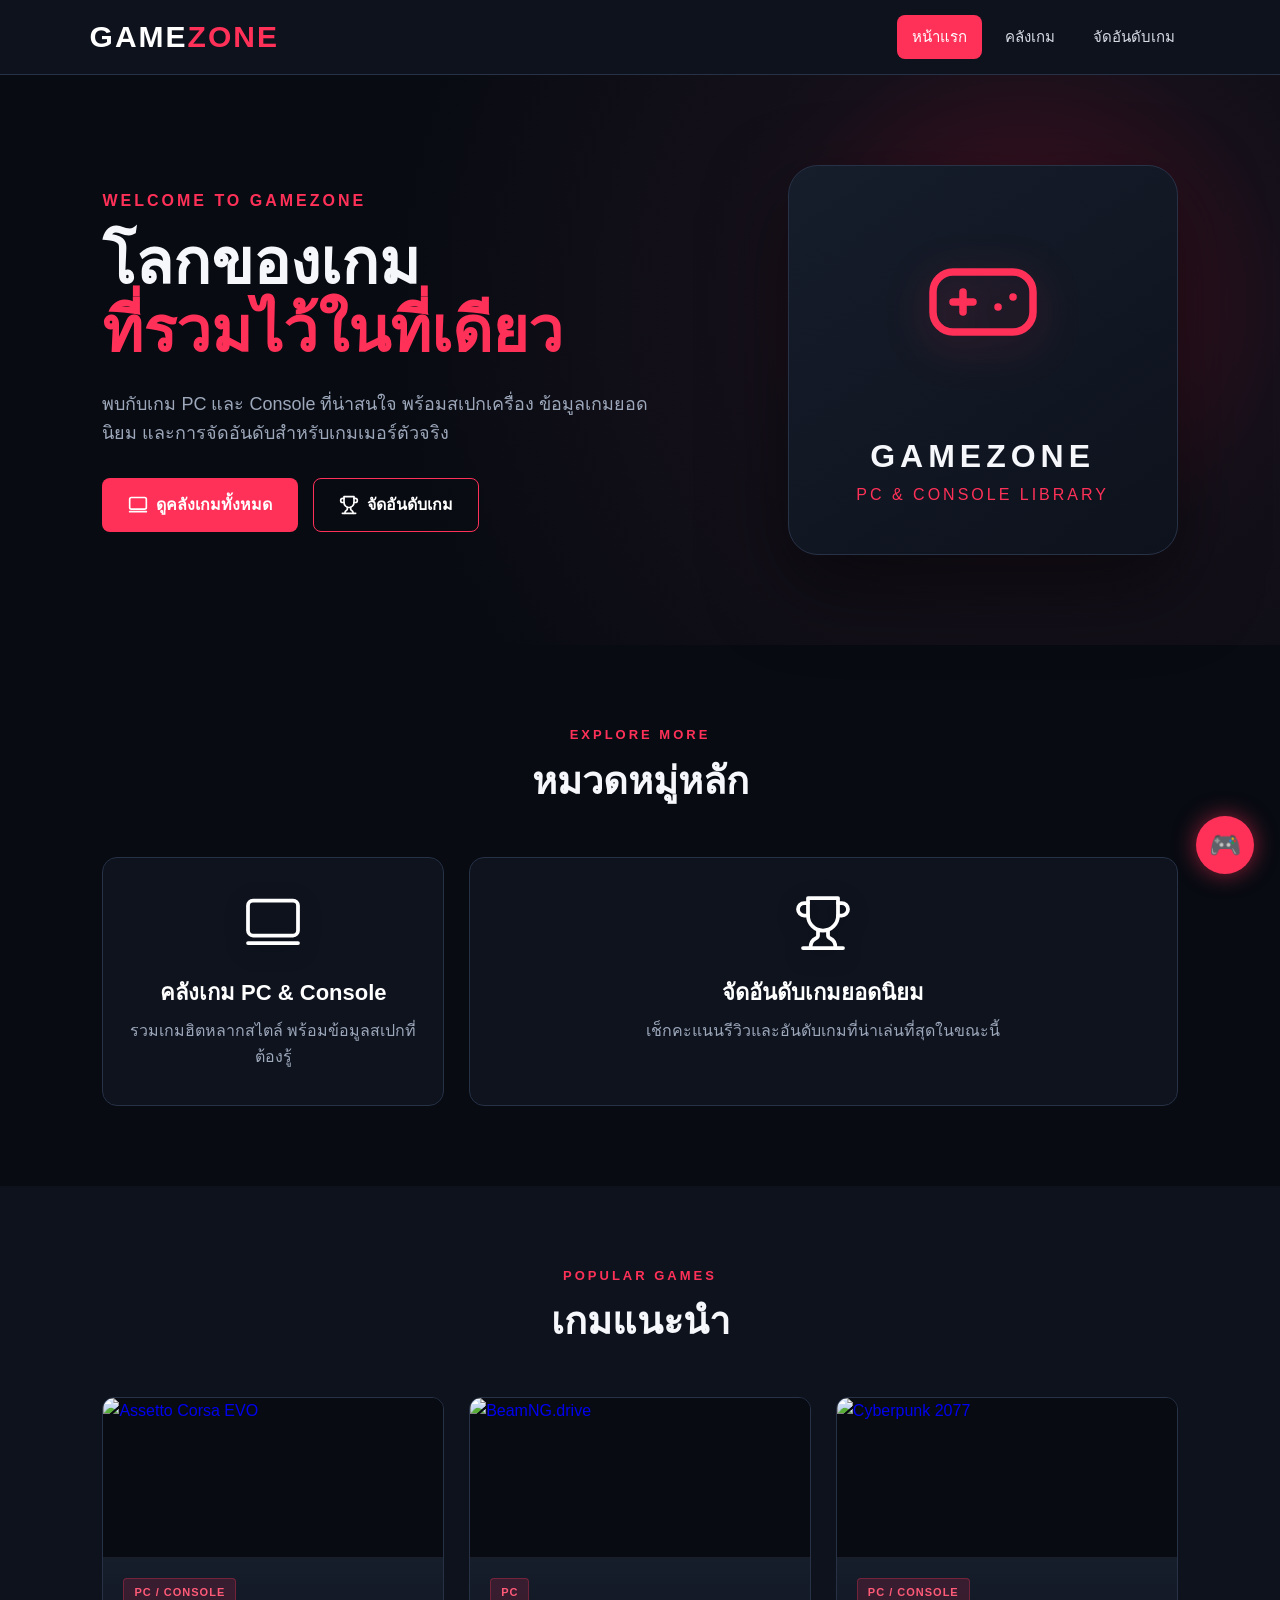
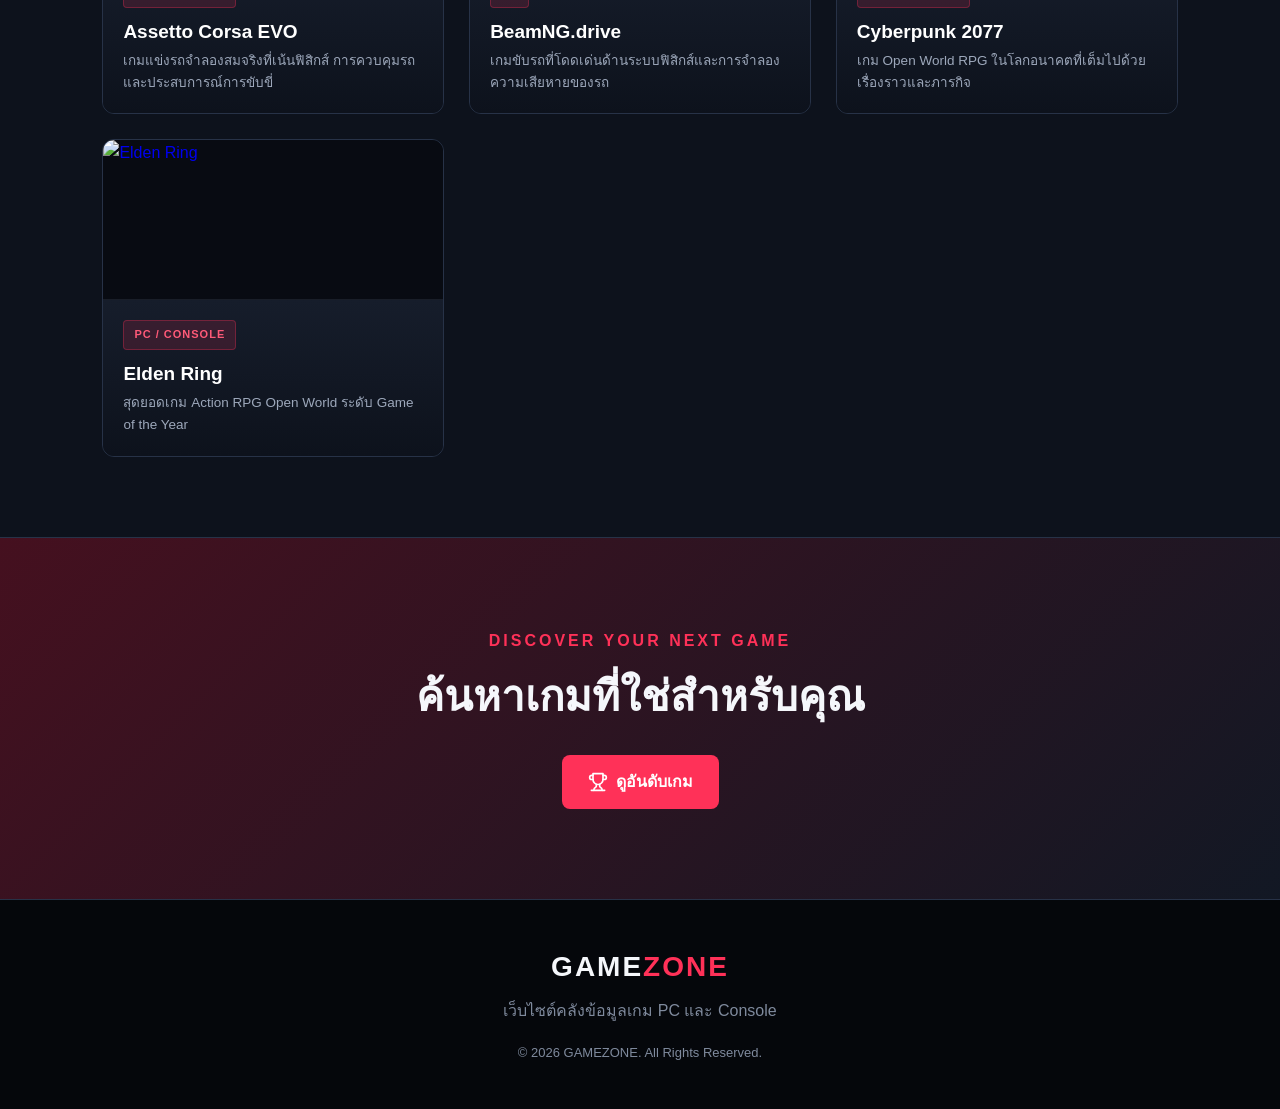
==== index.html @ c01b2dde "first commit" ====
<!DOCTYPE html>
<html lang="th">
<head>
<meta charset="utf-8"/>
<meta content="width=device-width, initial-scale=1.0" name="viewport"/>
<title>GAMEZONE - หน้าแรก</title>
<link href="style.css" rel="stylesheet"/>
<link href="chatbot.css" rel="stylesheet"/>
</head>
<body>
<header class="navbar">
<a class="logo" href="index.html">
        GAME<span>ZONE</span>
</a>
<nav class="menu">
<a class="active" href="index.html">หน้าแรก</a>
<a href="games.html">คลังเกม</a>
<a href="ranking.html">จัดอันดับเกม</a>
</nav>
</header>

<section class="hero">
<div class="hero-content">
<p class="small-title">WELCOME TO GAMEZONE</p>
<h1>โลกของเกม<br/><span>ที่รวมไว้ในที่เดียว</span></h1>
<p>พบกับเกม PC และ Console ที่น่าสนใจ พร้อมสเปกเครื่อง ข้อมูลเกมยอดนิยม และการจัดอันดับสำหรับเกมเมอร์ตัวจริง</p>
<div class="hero-buttons">
<a class="btn" href="games.html">
        <svg xmlns="http://www.w3.org/2000/svg" viewBox="0 0 24 24" fill="none" stroke="currentColor" stroke-linecap="round" stroke-linejoin="round">
            <rect x="2" y="3" width="20" height="14" rx="2" ry="2"/>
            <line x1="2" y1="20" x2="22" y2="20"/>
        </svg>
        ดูคลังเกมทั้งหมด
    </a>
<a class="btn btn-outline" href="ranking.html">
        <svg xmlns="http://www.w3.org/2000/svg" viewBox="0 0 24 24" fill="none" stroke="currentColor" stroke-linecap="round" stroke-linejoin="round">
            <path d="M6 9H4.5a2.5 2.5 0 0 1 0-5H6"/>
            <path d="M18 9h1.5a2.5 2.5 0 0 0 0-5H18"/>
            <path d="M4 22h16"/>
            <path d="M10 14.66V17c0 .55-.47.98-.97 1.21C7.85 18.75 7 20.24 7 22"/>
            <path d="M14 14.66V17c0 .55.47.98.97 1.21C16.15 18.75 17 20.24 17 22"/>
            <path d="M18 2H6v7a6 6 0 0 0 12 0V2Z"/>
        </svg>
        จัดอันดับเกม
    </a>
</div>
</div>
<div class="hero-game">
<div class="controller">
            <svg xmlns="http://www.w3.org/2000/svg" viewBox="0 0 24 24" fill="none" stroke="currentColor" stroke-width="1.5" stroke-linecap="round" stroke-linejoin="round">
                <rect x="2" y="6" width="20" height="12" rx="4"/>
                <path d="M6 12h4"/>
                <path d="M8 10v4"/>
                <line x1="15" y1="13" x2="15.01" y2="13"/>
                <line x1="18" y1="11" x2="18.01" y2="11"/>
            </svg>
        </div>
<h2>GAMEZONE</h2>
<p>PC & CONSOLE LIBRARY</p>
</div>
</section>

<section class="section">
<div class="section-title">
<p>EXPLORE MORE</p>
<h2>หมวดหมู่หลัก</h2>
</div>
<div class="category-grid">
<!-- ลดเหลือแค่หมวดหมู่หลัก คลังเกม และ จัดอันดับเกม ให้ดูคลีนขึ้น -->
<a class="category-card" href="games.html" style="grid-column: span 1;">
<div class="category-icon">
                <svg xmlns="http://www.w3.org/2000/svg" viewBox="0 0 24 24" fill="none" stroke="currentColor" stroke-width="1.5" stroke-linecap="round" stroke-linejoin="round">
                    <rect x="2" y="3" width="20" height="14" rx="2" ry="2"/>
                    <line x1="2" y1="20" x2="22" y2="20"/>
                </svg>
            </div>
<h3>คลังเกม PC & Console</h3>
<p>รวมเกมฮิตหลากสไตล์ พร้อมข้อมูลสเปกที่ต้องรู้</p>
</a>
<a class="category-card" href="ranking.html" style="grid-column: span 2;">
<div class="category-icon">
                <svg xmlns="http://www.w3.org/2000/svg" viewBox="0 0 24 24" fill="none" stroke="currentColor" stroke-width="1.5" stroke-linecap="round" stroke-linejoin="round">
                    <path d="M6 9H4.5a2.5 2.5 0 0 1 0-5H6"/>
                    <path d="M18 9h1.5a2.5 2.5 0 0 0 0-5H18"/>
                    <path d="M4 22h16"/>
                    <path d="M10 14.66V17c0 .55-.47.98-.97 1.21C7.85 18.75 7 20.24 7 22"/>
                    <path d="M14 14.66V17c0 .55.47.98.97 1.21C16.15 18.75 17 20.24 17 22"/>
                    <path d="M18 2H6v7a6 6 0 0 0 12 0V2Z"/>
                </svg>
            </div>
<h3>จัดอันดับเกมยอดนิยม</h3>
<p>เช็กคะแนนรีวิวและอันดับเกมที่น่าเล่นที่สุดในขณะนี้</p>
</a>
</div>
</section>

<section class="section dark-section">
<div class="section-title">
<p>POPULAR GAMES</p>
<h2>เกมแนะนำ</h2>
</div>
<div class="game-grid" id="popular-games-grid">
</div>
</section>

<section class="banner">
<p>DISCOVER YOUR NEXT GAME</p>
<h2>ค้นหาเกมที่ใช่สำหรับคุณ</h2>
<a class="btn" href="ranking.html">
    <svg xmlns="http://www.w3.org/2000/svg" viewBox="0 0 24 24" fill="none" stroke="currentColor" stroke-linecap="round" stroke-linejoin="round">
        <path d="M6 9H4.5a2.5 2.5 0 0 1 0-5H6"/>
        <path d="M18 9h1.5a2.5 2.5 0 0 0 0-5H18"/>
        <path d="M4 22h16"/>
        <path d="M10 14.66V17c0 .55-.47.98-.97 1.21C7.85 18.75 7 20.24 7 22"/>
        <path d="M14 14.66V17c0 .55.47.98.97 1.21C16.15 18.75 17 20.24 17 22"/>
        <path d="M18 2H6v7a6 6 0 0 0 12 0V2Z"/>
    </svg>
    ดูอันดับเกม
</a>
</section>

<footer>
<div class="footer-logo">GAME<span>ZONE</span></div>
<p>เว็บไซต์คลังข้อมูลเกม PC และ Console</p>
<p class="copyright">© 2026 GAMEZONE. All Rights Reserved.</p>
</footer>

<script src="games-data.js"></script>
<script>
document.addEventListener("DOMContentLoaded", () => {
    const grid = document.getElementById('popular-games-grid');
    if (!grid) return;
    
    // เปลี่ยนจาก genshin-impact เป็นเกม PC เพื่อความต่อเนื่อง (ผมเปลี่ยนเป็น cyberpunk-2077 กับ elden-ring ให้)
    const popularKeys = ['assetto-corsa-evo', 'beamng-drive', 'cyberpunk-2077', 'elden-ring'];
    
    grid.innerHTML = popularKeys.map((id, index) => {
        const game = gamesDatabase[id];
        const delay = index * 0.1;
        return `
        <a class="game-card" style="animation-delay: ${delay}s;" data-category="${game.category.toLowerCase()}" data-name="${game.name}" href="game-detail.html?game=${id}">
            <div class="game-cover">
                <img src="${game.image}" alt="${game.name}">
            </div>
            <div class="game-info">
                <span class="tag">${game.platform.toUpperCase()}</span>
                <h3>${game.name}</h3>
                <p>${game.description}</p>
            </div>
        </a>
        `;
    }).join('');
});
</script>
<script src="chatbot-widget.js"></script>
<script src="chatbot.js"></script>
</body>
</html>
---- style.css ----
/* ========================================
   VARIABLES & RESET
======================================== */
:root {
    --bg-dark: #080b12;
    --bg-card: rgba(18, 24, 36, 0.7);
    --bg-nav: #0d121c;
    --primary-red: #ff3158;
    --primary-red-hover: #d91f45;
    --border-color: #273247;
    --text-main: #f5f7fb;
    --text-muted: #9da8bb;
    --yellow-star: #ffd166;
}

* {
    margin: 0;
    padding: 0;
    box-sizing: border-box;
}

html {
    scroll-behavior: smooth;
}

body {
    font-family: "Segoe UI", Tahoma, sans-serif;
    background: var(--bg-dark);
    color: var(--text-main);
    line-height: 1.6;
}

/* ========================================
   NAVBAR
======================================== */
.navbar {
    width: 100%;
    min-height: 75px;
    padding: 0 7%;
    background: var(--bg-nav);
    display: flex;
    align-items: center;
    justify-content: space-between;
    border-bottom: 1px solid var(--border-color);
    position: sticky;
    top: 0;
    z-index: 1000;
}

.logo {
    color: white;
    text-decoration: none;
    font-size: 30px;
    font-weight: 900;
    letter-spacing: 2px;
}

.logo span {
    color: var(--primary-red);
}

.menu {
    display: flex;
    align-items: center;
    gap: 8px;
}

.menu a {
    color: #d7dce5;
    text-decoration: none;
    padding: 10px 15px;
    border-radius: 8px;
    font-size: 15px;
    transition: 0.3s;
}

.menu a:hover,
.menu a.active {
    background: var(--primary-red);
    color: white;
}

/* ========================================
   HERO
======================================== */
.hero {
    min-height: 570px;
    padding: 80px 8%;
    display: flex;
    align-items: center;
    justify-content: space-between;
    gap: 50px;
    background: radial-gradient(circle at 80% 40%, #4b1022 0%, #15101a 25%, #080b12 60%);
}

.hero-content {
    max-width: 650px;
}

.small-title {
    color: var(--primary-red);
    font-weight: bold;
    letter-spacing: 3px;
    margin-bottom: 15px;
}

.hero h1 {
    font-size: 62px;
    line-height: 1.1;
    margin-bottom: 25px;
}

.hero h1 span {
    color: var(--primary-red);
}

.hero-content > p:not(.small-title) {
    color: var(--text-muted);
    font-size: 18px;
    max-width: 570px;
}

.hero-buttons {
    display: flex;
    gap: 15px;
    margin-top: 30px;
}

/* ========================================
   BUTTONS
======================================== */
.btn {
    display: inline-flex;
    align-items: center;
    justify-content: center;
    gap: 8px;
    padding: 13px 25px;
    background: var(--primary-red);
    color: white;
    text-decoration: none;
    border-radius: 8px;
    font-weight: bold;
    transition: 0.3s;
    border: 1px solid transparent;
}

.btn svg {
    width: 20px;
    height: 20px;
    stroke-width: 2px;
}

.btn:hover {
    background: var(--primary-red-hover);
    transform: translateY(-3px);
    box-shadow: 0 8px 20px rgba(255, 49, 88, 0.3);
}

.btn-outline {
    background: transparent;
    border: 1px solid var(--primary-red);
}

.btn-outline:hover {
    background: var(--primary-red);
}

/* ========================================
   HERO GAME BOX
======================================== */
.hero-game {
    width: 390px;
    height: 390px;
    flex-shrink: 0;
    border: 1px solid var(--border-color);
    border-radius: 30px;
    background: linear-gradient(145deg, #161d2b, #0d121c);
    display: flex;
    flex-direction: column;
    align-items: center;
    justify-content: center;
    box-shadow: 0 30px 80px rgba(0, 0, 0, 0.5);
}

.controller {
    font-size: 130px;
    margin-bottom: 10px;
}

.controller svg {
    width: 120px;
    height: 120px;
    color: var(--primary-red);
    filter: drop-shadow(0 10px 20px rgba(255, 49, 88, 0.3));
    transition: transform 0.3s ease;
}

.hero-game:hover .controller svg {
    transform: translateY(-10px) scale(1.05);
}

.hero-game h2 {
    font-size: 32px;
    letter-spacing: 5px;
}

.hero-game p {
    color: var(--primary-red);
    letter-spacing: 3px;
}

/* ========================================
   SECTIONS & GRIDS
======================================== */
.section {
    padding: 80px 8%;
}

.dark-section {
    background: var(--bg-nav);
}

.section-title {
    text-align: center;
    margin-bottom: 45px;
}

.section-title p {
    color: var(--primary-red);
    font-weight: bold;
    letter-spacing: 3px;
    font-size: 13px;
}

.section-title h2 {
    font-size: 38px;
    margin-top: 5px;
}

/* CATEGORY CARD */
.category-grid {
    display: grid;
    grid-template-columns: repeat(3, 1fr);
    gap: 25px;
}

.category-card {
    background: var(--bg-card);
    border: 1px solid var(--border-color);
    border-radius: 15px;
    padding: 35px 25px;
    text-align: center;
    text-decoration: none;
    color: white;
    transition: 0.3s;
    backdrop-filter: blur(10px);
}

.category-card:hover {
    transform: translateY(-8px);
    border-color: var(--primary-red);
    background: rgba(25, 34, 51, 0.8);
    box-shadow: 0 10px 25px rgba(255, 49, 88, 0.15);
}

.category-icon {
    margin-bottom: 15px;
}

.category-icon svg {
    width: 60px;
    height: 60px;
    color: white;
    transition: transform 0.3s ease, color 0.3s ease;
    filter: drop-shadow(0 5px 10px rgba(0,0,0,0.3));
}

.category-card:hover .category-icon svg {
    color: var(--primary-red);
    transform: scale(1.1);
}

.category-card h3 {
    font-size: 22px;
    margin-bottom: 8px;
}

.category-card p {
    color: var(--text-muted);
}

/* ========================================
   GAME GRID & CARD (STEAM STYLE)
======================================== */
.game-grid {
    display: grid;
    grid-template-columns: repeat(auto-fill, minmax(260px, 1fr));
    gap: 25px;
    perspective: 1200px;
}

.game-card {
    position: relative;
    display: flex;
    flex-direction: column;
    background: var(--bg-card);
    border: 1px solid var(--border-color);
    border-radius: 12px;
    overflow: hidden;
    text-decoration: none;
    transition: all 0.4s cubic-bezier(0.175, 0.885, 0.32, 1.275);
    height: 100%;
    animation: cardDeal 0.6s ease-out backwards;
}

@keyframes cardDeal {
    0% { transform: translateY(40px) scale(0.95); opacity: 0; }
    100% { transform: translateY(0) scale(1); opacity: 1; }
}

.game-card:hover {
    transform: translateY(-8px) scale(1.03);
    border-color: var(--primary-red);
    box-shadow: 0 15px 30px rgba(0, 0, 0, 0.5), 0 0 15px rgba(255, 49, 88, 0.2);
    z-index: 10;
}

/* ========================================
   IMAGE COVERS (STEAM HEADER RATIO)
======================================== */
.game-cover {
    width: 100%;
    aspect-ratio: 460 / 215;
    overflow: hidden;
    position: relative;
    background: #080b12;
    flex-shrink: 0;
}

.game-cover img {
    width: 100%;
    height: 100%;
    object-fit: cover; 
    transition: transform 0.5s ease;
}

.game-card:hover .game-cover img {
    transform: scale(1.1);
}

/* ========================================
   GAME INFO & TYPOGRAPHY
======================================== */
.game-info {
    flex: 1;
    display: flex;
    flex-direction: column;
    padding: 20px;
    background: linear-gradient(to bottom, #161d2b, #0d121c);
    border-top: 1px solid rgba(255, 255, 255, 0.05);
}

.tag {
    align-self: flex-start;
    background: rgba(255, 49, 88, 0.15);
    color: #ff5a78;
    padding: 5px 10px;
    border-radius: 4px;
    font-size: 11px;
    font-weight: 800;
    letter-spacing: 1px;
    margin-bottom: 12px;
    border: 1px solid rgba(255, 49, 88, 0.3);
}

.game-info h3 {
    font-size: 19px;
    line-height: 1.3;
    color: #ffffff;
    margin-bottom: 6px;
    font-weight: 800;
}

.game-info p {
    color: #9da8bb;
    font-size: 13.5px;
    line-height: 1.6;
    display: -webkit-box;
    -webkit-line-clamp: 3;
    -webkit-box-orient: vertical;
    overflow: hidden;
}

/* ========================================
   PAGE HEADERS & SEARCH
======================================== */
.page-header {
    padding: 90px 20px;
    text-align: center;
    background: radial-gradient(circle at center, #35111d, #080b12 65%);
    border-bottom: 1px solid var(--border-color);
}

.page-header p {
    color: var(--primary-red);
    font-weight: bold;
    letter-spacing: 4px;
}

.page-header h1 {
    font-size: 48px;
    margin: 10px 0;
}

.page-header span {
    color: var(--text-muted);
}

.search-box {
    max-width: 650px;
    margin: 0 auto 25px;
}

.search-box input {
    width: 100%;
    padding: 16px 20px;
    border: 1px solid var(--border-color);
    border-radius: 10px;
    background: var(--bg-card);
    color: white;
    font-size: 16px;
    outline: none;
    transition: 0.3s;
}

.search-box input:focus {
    border-color: var(--primary-red);
    box-shadow: 0 0 0 4px rgba(255, 49, 88, 0.15);
}

.search-box input::placeholder {
    color: #7f8a9d;
}

/* ========================================
   FILTERS & RANKING
======================================== */
.filter-buttons, .ranking-tabs {
    display: flex;
    justify-content: center;
    flex-wrap: wrap;
    gap: 10px;
    margin-bottom: 40px;
}

/* แก้ไขคลาสเป็น .game-filter ให้ตรงกับโครงสร้าง HTML ใหม่ */
.game-filter, .ranking-tab {
    padding: 10px 20px;
    border: 1px solid var(--border-color);
    border-radius: 8px;
    background: var(--bg-card);
    color: #cdd4df;
    cursor: pointer;
    font-size: 14px;
    transition: 0.3s;
}

.game-filter:hover, .game-filter.active, 
.ranking-tab:hover, .ranking-tab.active {
    background: var(--primary-red);
    border-color: var(--primary-red);
    color: white;
    box-shadow: 0 4px 15px rgba(255, 49, 88, 0.25);
}

.no-result {
    display: none;
    text-align: center;
    color: var(--text-muted);
    padding: 40px;
    font-size: 17px;
}

/* RANKING LIST */
.ranking-list {
    max-width: 950px;
    margin: auto;
    display: flex;
    flex-direction: column;
    gap: 15px;
}

.ranking-item {
    display: flex;
    align-items: center;
    gap: 20px;
    background: var(--bg-card);
    border: 1px solid var(--border-color);
    border-radius: 12px;
    padding: 15px 20px;
    transition: 0.3s;
    text-decoration: none;
    color: inherit;
    cursor: pointer;
    backdrop-filter: blur(5px);
}

.ranking-item:hover {
    border-color: var(--primary-red);
    transform: translateX(8px);
    box-shadow: -5px 10px 25px rgba(0, 0, 0, 0.3);
}

.rank-number {
    width: 45px;
    flex-shrink: 0;
    text-align: center;
    font-size: 28px;
    font-weight: 900;
    color: var(--yellow-star);
}

/* ภาพในหน้าจัดอันดับ */
.rank-icon {
    width: 75px;
    height: 75px;
    flex-shrink: 0;
    border-radius: 10px;
    overflow: hidden;
    background: #121824;
}

.rank-info {
    flex: 1;
}

.rank-info h3 {
    margin: 5px 0;
    font-size: 20px;
}

.rank-info p {
    color: var(--text-muted);
    font-size: 14px;
}

.score {
    text-align: right;
    min-width: 70px;
}

.score strong {
    color: var(--primary-red);
    font-size: 27px;
}

.score span {
    color: #8b95a5;
}

/* ========================================
   BANNER & FOOTER
======================================== */
.banner {
    padding: 90px 8%;
    text-align: center;
    background: linear-gradient(135deg, #45101f, #121824);
    border-top: 1px solid var(--border-color);
}

.banner p {
    color: var(--primary-red);
    letter-spacing: 3px;
    font-weight: bold;
}

.banner h2 {
    font-size: 42px;
    margin: 10px 0 25px;
}

footer {
    padding: 45px 20px;
    text-align: center;
    background: #05070b;
    border-top: 1px solid var(--border-color);
}

.footer-logo {
    font-size: 28px;
    font-weight: 900;
    letter-spacing: 2px;
}

.footer-logo span {
    color: var(--primary-red);
}

footer p {
    color: #7f8a9d;
    margin-top: 8px;
}

footer .copyright {
    margin-top: 20px;
    font-size: 13px;
}

/* ========================================
   GAME DETAIL PAGE
======================================== */
.game-detail {
    max-width: 1200px;
    margin: 0 auto;
    padding: 55px 20px 80px;
}

.detail-back {
    display: inline-flex;
    align-items: center;
    gap: 8px;
    color: var(--text-muted);
    text-decoration: none;
    margin-bottom: 22px;
    font-weight: 600;
    transition: color 0.2s;
}

.detail-back:hover {
    color: var(--primary-red);
}

.detail-hero {
    display: grid;
    grid-template-columns: 460px 1fr;
    gap: 40px;
    background: var(--bg-card);
    border: 1px solid var(--border-color);
    border-radius: 22px;
    padding: 30px;
    box-shadow: 0 18px 45px rgba(0, 0, 0, 0.3);
    backdrop-filter: blur(12px);
    align-items: center;
}

.detail-icon {
    width: 100%;
    height: auto;
    aspect-ratio: 460 / 215;
    border-radius: 12px;
    overflow: hidden;
    border: 1px solid var(--border-color);
    background: #080b12;
}

.detail-title {
    font-size: clamp(32px, 4vw, 46px);
    margin: 10px 0;
    line-height: 1.2;
    color: white;
}

.detail-subtitle {
    color: var(--text-muted);
    font-size: 16px;
    line-height: 1.6;
}

.detail-meta {
    display: flex;
    flex-wrap: wrap;
    gap: 12px;
    margin: 18px 0;
}

.detail-meta span {
    display: inline-flex;
    align-items: center;
    gap: 8px;
    border: 1px solid var(--border-color);
    background: rgba(0, 0, 0, 0.3);
    padding: 8px 14px;
    border-radius: 8px;
    color: #dfe5ef;
    font-size: 13.5px;
    box-shadow: inset 0 2px 4px rgba(255, 255, 255, 0.02);
}

.detail-score {
    display: inline-flex;
    align-items: center;
    gap: 10px;
    color: var(--yellow-star);
    font-size: 26px;
    font-weight: 800;
    margin-top: 10px;
}

.detail-grid {
    display: grid;
    grid-template-columns: 1.2fr 0.8fr;
    gap: 24px;
    margin-top: 24px;
}

.detail-box {
    background: var(--bg-card);
    border: 1px solid var(--border-color);
    border-radius: 18px;
    padding: 28px;
    backdrop-filter: blur(10px);
    box-shadow: 0 8px 25px rgba(0, 0, 0, 0.15);
    transition: transform 0.3s;
}

.detail-box:hover {
    transform: translateY(-3px);
    border-color: rgba(255, 49, 88, 0.4);
}

.detail-box h2 {
    margin-bottom: 20px;
    color: white;
    display: flex;
    align-items: center;
    gap: 10px;
}

.detail-box h2::before {
    content: "";
    display: block;
    width: 4px;
    height: 24px;
    background: var(--primary-red);
    border-radius: 4px;
}

.feature-list {
    padding-left: 20px;
    margin: 0;
}

.feature-list li {
    margin: 12px 0;
    color: #cdd4df;
}

.spec-table {
    width: 100%;
    border-collapse: separate;
    border-spacing: 0;
    border-radius: 8px;
    overflow: hidden;
    border: 1px solid var(--border-color);
}

.spec-table tr:nth-child(even) {
    background: rgba(255, 255, 255, 0.02);
}

.spec-table tr:hover {
    background: rgba(255, 49, 88, 0.08);
}

.spec-table td {
    padding: 14px 12px;
    border-bottom: 1px solid var(--border-color);
    vertical-align: middle;
    font-size: 14.5px;
}

.spec-table tr:last-child td {
    border-bottom: none;
}

.spec-table td:first-child {
    color: var(--text-muted);
    width: 35%;
    font-weight: 600;
    border-right: 1px solid var(--border-color);
}

.detail-note {
    margin-top: 22px;
    padding: 16px 20px;
    border-left: 4px solid var(--primary-red);
    background: rgba(255, 49, 88, 0.05);
    color: var(--text-muted);
    border-radius: 0 8px 8px 0;
    font-size: 14px;
    line-height: 1.6;
}

/* ========================================
   RESPONSIVE (TABLET / MOBILE)
======================================== */
@media (max-width: 1100px) {
    .game-grid { grid-template-columns: repeat(auto-fill, minmax(220px, 1fr)); }
    .hero-game { width: 320px; height: 320px; }
    .detail-hero { grid-template-columns: 350px 1fr; gap: 30px; }
}

@media (max-width: 850px) {
    .navbar { flex-direction: column; padding: 18px 20px; gap: 15px; }
    .menu { flex-wrap: wrap; justify-content: center; }
    .menu a { font-size: 13px; padding: 8px 10px; }
    .hero { flex-direction: column; text-align: center; padding: 60px 5%; }
    .hero h1 { font-size: 45px; }
    .hero-content > p:not(.small-title) { margin: auto; }
    .hero-buttons { justify-content: center; }
    
    /* แก้ปัญหา Grid ล้นขอบบนมือถือจากการตั้งค่า span */
    .category-grid { grid-template-columns: 1fr; }
    .category-card { grid-column: 1 / -1 !important; }
    
    .detail-hero { grid-template-columns: 1fr; gap: 25px; text-align: center; }
    .detail-grid { grid-template-columns: 1fr; }
    .detail-meta { justify-content: center; }
    .tag { align-self: center; }
}

@media (max-width: 550px) {
    .section { padding: 55px 5%; }
    .page-header { padding: 65px 20px; }
    .page-header h1 { font-size: 36px; }
    .hero { padding: 60px 5%; }
    .hero h1 { font-size: 38px; }
    .hero-buttons { flex-direction: column; align-items: center; }
    .hero-buttons .btn { width: 220px; text-align: center; }
    .hero-game { width: 280px; height: 280px; }
    .controller { font-size: 90px; }
    .hero-game h2 { font-size: 25px; }
    .section-title h2 { font-size: 30px; }
    .banner h2 { font-size: 32px; }
    .ranking-item { gap: 10px; padding: 12px; }
    .rank-number { width: 28px; font-size: 21px; }
    .score strong { font-size: 19px; }
    .filter-buttons { gap: 7px; }
    .game-filter, .ranking-tab { padding: 8px 12px; font-size: 12px; }
    .detail-title { font-size: 28px; }
}

/* ========================================
   IMAGE AUTO-FIT (บังคับจัดกลางทุกหน้า)
======================================== */
.game-cover img, 
.detail-icon img, 
.rank-icon img {
    width: 100% !important;
    height: 100% !important;
    object-fit: cover !important;
    object-position: center center !important;
    transition: transform 0.5s ease;
}

.game-card:hover .game-cover img,
.ranking-item:hover .rank-icon img {
    transform: scale(1.1);
}
---- chatbot.css ----
/* ==========================================================================
   CHATBOT WIDGET (แชทบอทแนะนำเกม - GAMEZONE)
   ========================================================================== */

#gz-chat-toggle {
    position: fixed;
    bottom: 26px;
    right: 26px;
    width: 58px;
    height: 58px;
    border-radius: 50%;
    background: #ff3158;
    color: white;
    border: none;
    font-size: 26px;
    cursor: pointer;
    box-shadow: 0 0 22px rgba(255, 49, 88, 0.55);
    z-index: 2000;
    transition: transform 0.25s ease, background 0.25s ease;
    display: flex;
    align-items: center;
    justify-content: center;
}

#gz-chat-toggle:hover {
    background: #d91f45;
    transform: scale(1.08);
}

#gz-chat-window {
    position: fixed;
    bottom: 96px;
    right: 26px;
    width: 340px;
    max-width: 90vw;
    height: 460px;
    max-height: 70vh;
    border-radius: 16px;
    display: none;
    flex-direction: column;
    overflow: hidden;
    z-index: 2000;
    background: #0d121c;
    border: 1px solid rgba(255, 49, 88, 0.25);
    box-shadow: 0 15px 45px rgba(0,0,0,0.7);
}

#gz-chat-window.open {
    display: flex;
}

.gz-chat-header {
    padding: 16px 18px;
    background: linear-gradient(135deg, #ff3158, #d91f45);
    display: flex;
    justify-content: space-between;
    align-items: center;
}

.gz-chat-header h4 {
    font-size: 15px;
    font-weight: 700;
    color: white;
    margin: 0;
}

.gz-chat-header span {
    font-size: 12px;
    color: rgba(255,255,255,0.85);
    display: block;
}

#gz-chat-close {
    background: none;
    border: none;
    color: white;
    font-size: 18px;
    cursor: pointer;
}

#gz-chat-messages {
    flex: 1;
    overflow-y: auto;
    padding: 16px;
    display: flex;
    flex-direction: column;
    gap: 12px;
    background: #080b12;
}

.gz-msg {
    max-width: 85%;
    padding: 10px 14px;
    border-radius: 12px;
    font-size: 13.5px;
    line-height: 1.55;
    white-space: pre-wrap;
}

.gz-msg.bot {
    align-self: flex-start;
    background: #121824;
    border: 1px solid rgba(255,255,255,0.06);
    color: #f5f7fb;
    border-bottom-left-radius: 2px;
}

.gz-msg.user {
    align-self: flex-end;
    background: #ff3158;
    color: white;
    border-bottom-right-radius: 2px;
}

.gz-msg.typing {
    align-self: flex-start;
    color: #9da8bb;
    font-style: italic;
}

#gz-chat-input-row {
    display: flex;
    border-top: 1px solid rgba(255,255,255,0.08);
    padding: 10px;
    gap: 8px;
    background: #0d121c;
}

#gz-chat-input {
    flex: 1;
    background: #121824;
    border: 1px solid rgba(255,255,255,0.08);
    border-radius: 8px;
    padding: 10px 12px;
    color: #f5f7fb;
    font-size: 13.5px;
    outline: none;
    resize: none;
}

#gz-chat-input:focus {
    border-color: #ff3158;
}

#gz-chat-send {
    background: #ff3158;
    border: none;
    color: white;
    width: 42px;
    border-radius: 8px;
    cursor: pointer;
    font-size: 16px;
    transition: background 0.25s ease;
}

#gz-chat-send:hover {
    background: #d91f45;
}

@media (max-width: 480px) {
    #gz-chat-window {
        right: 12px;
        bottom: 88px;
        width: calc(100vw - 24px);
    }
    #gz-chat-toggle {
        right: 16px;
        bottom: 16px;
    }
}
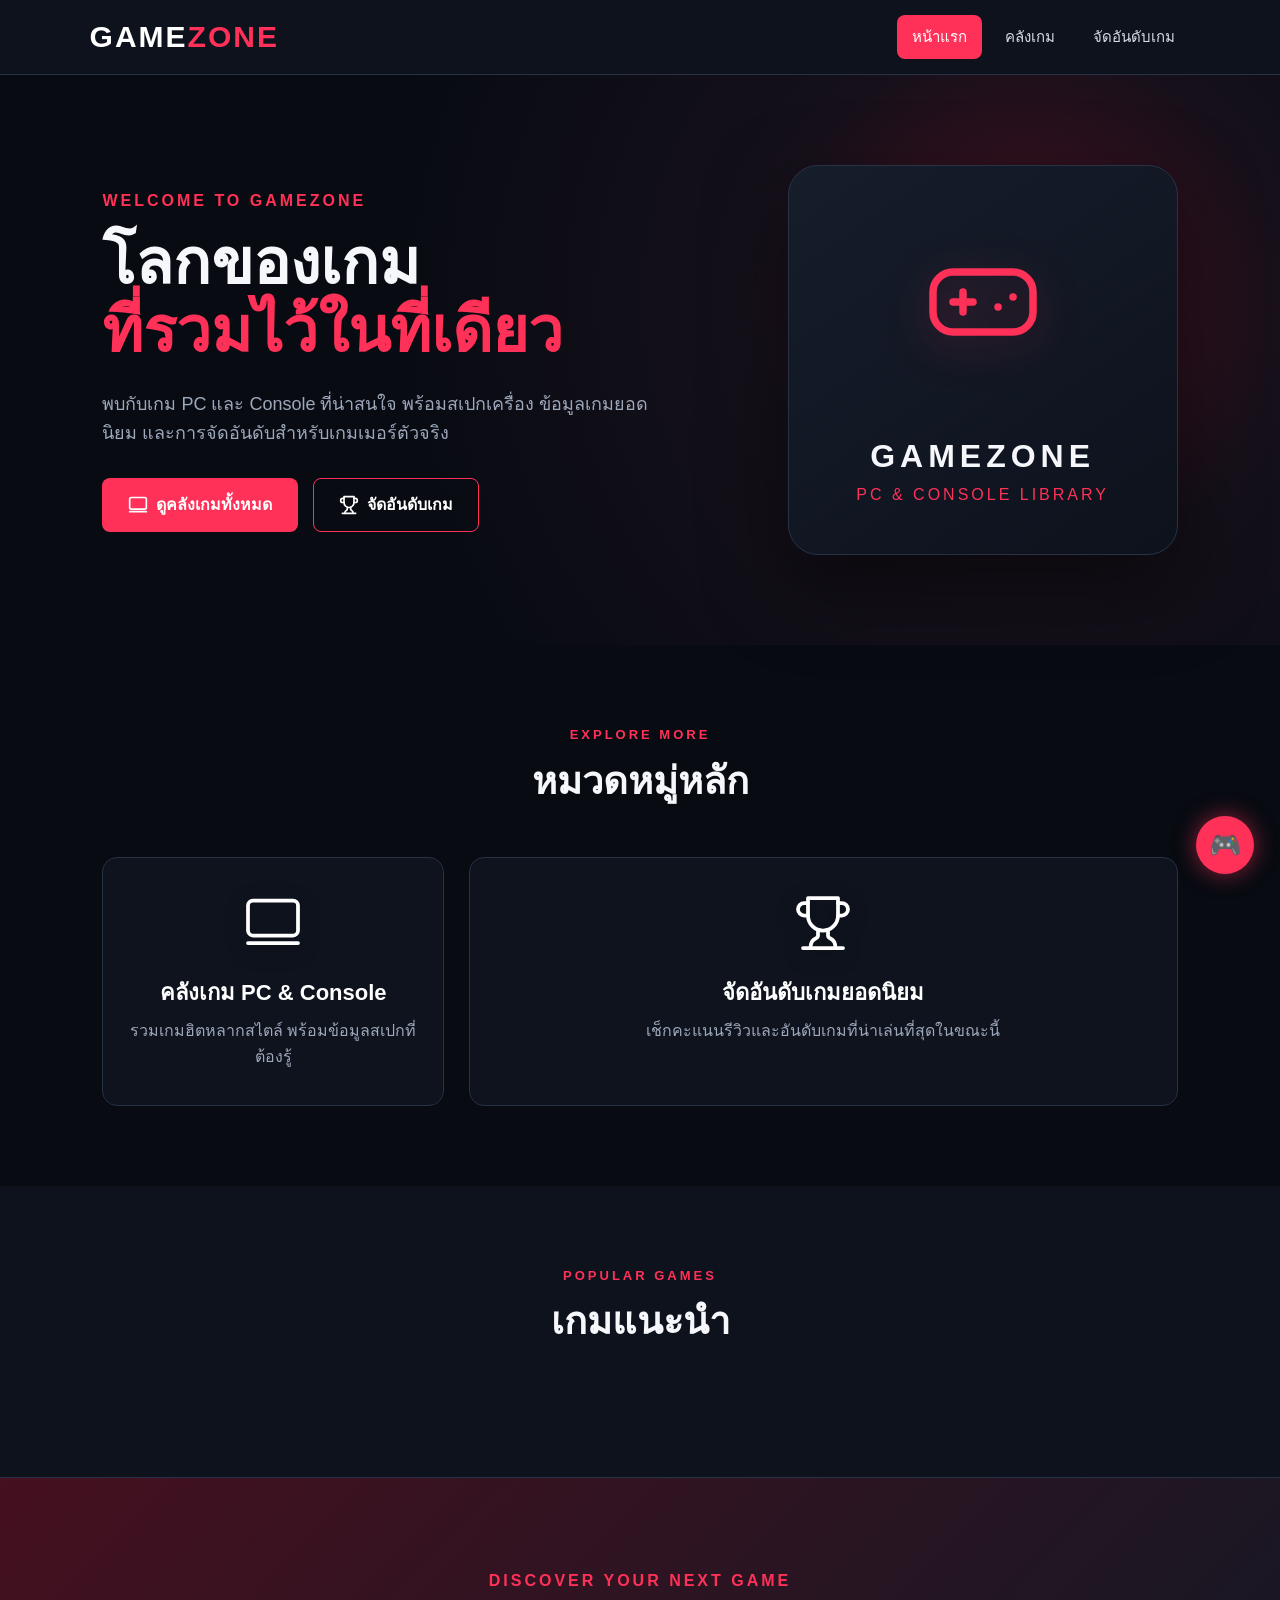
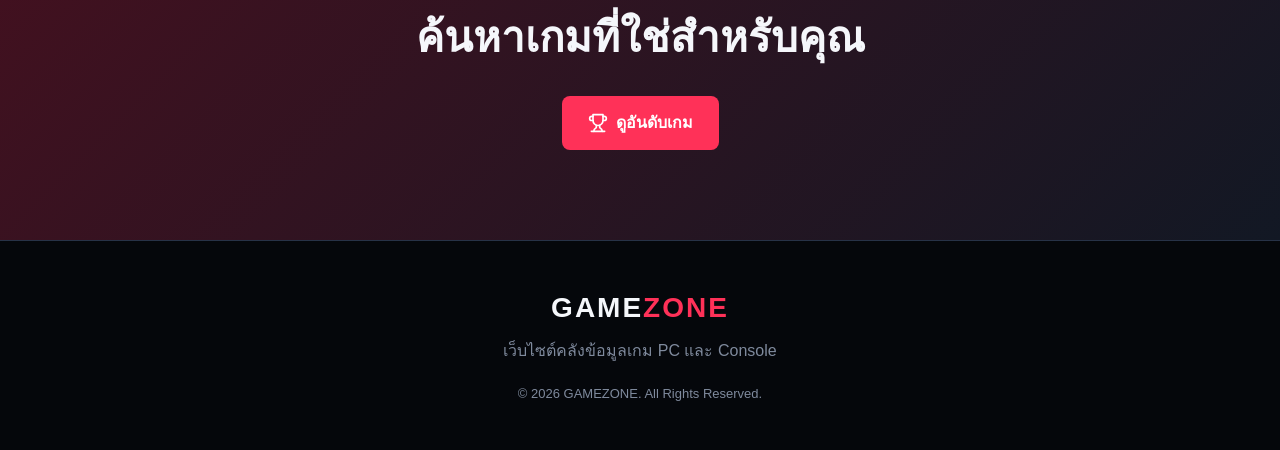
==== commit 1c782f2a: "add api" ====
--- a/index.html
+++ b/index.html
@@ -127,7 +127,7 @@
 
 <script src="games-data.js"></script>
 <script>
-document.addEventListener("DOMContentLoaded", () => {
+document.addEventListener("gamesDataLoaded", () => {
     const grid = document.getElementById('popular-games-grid');
     if (!grid) return;
     
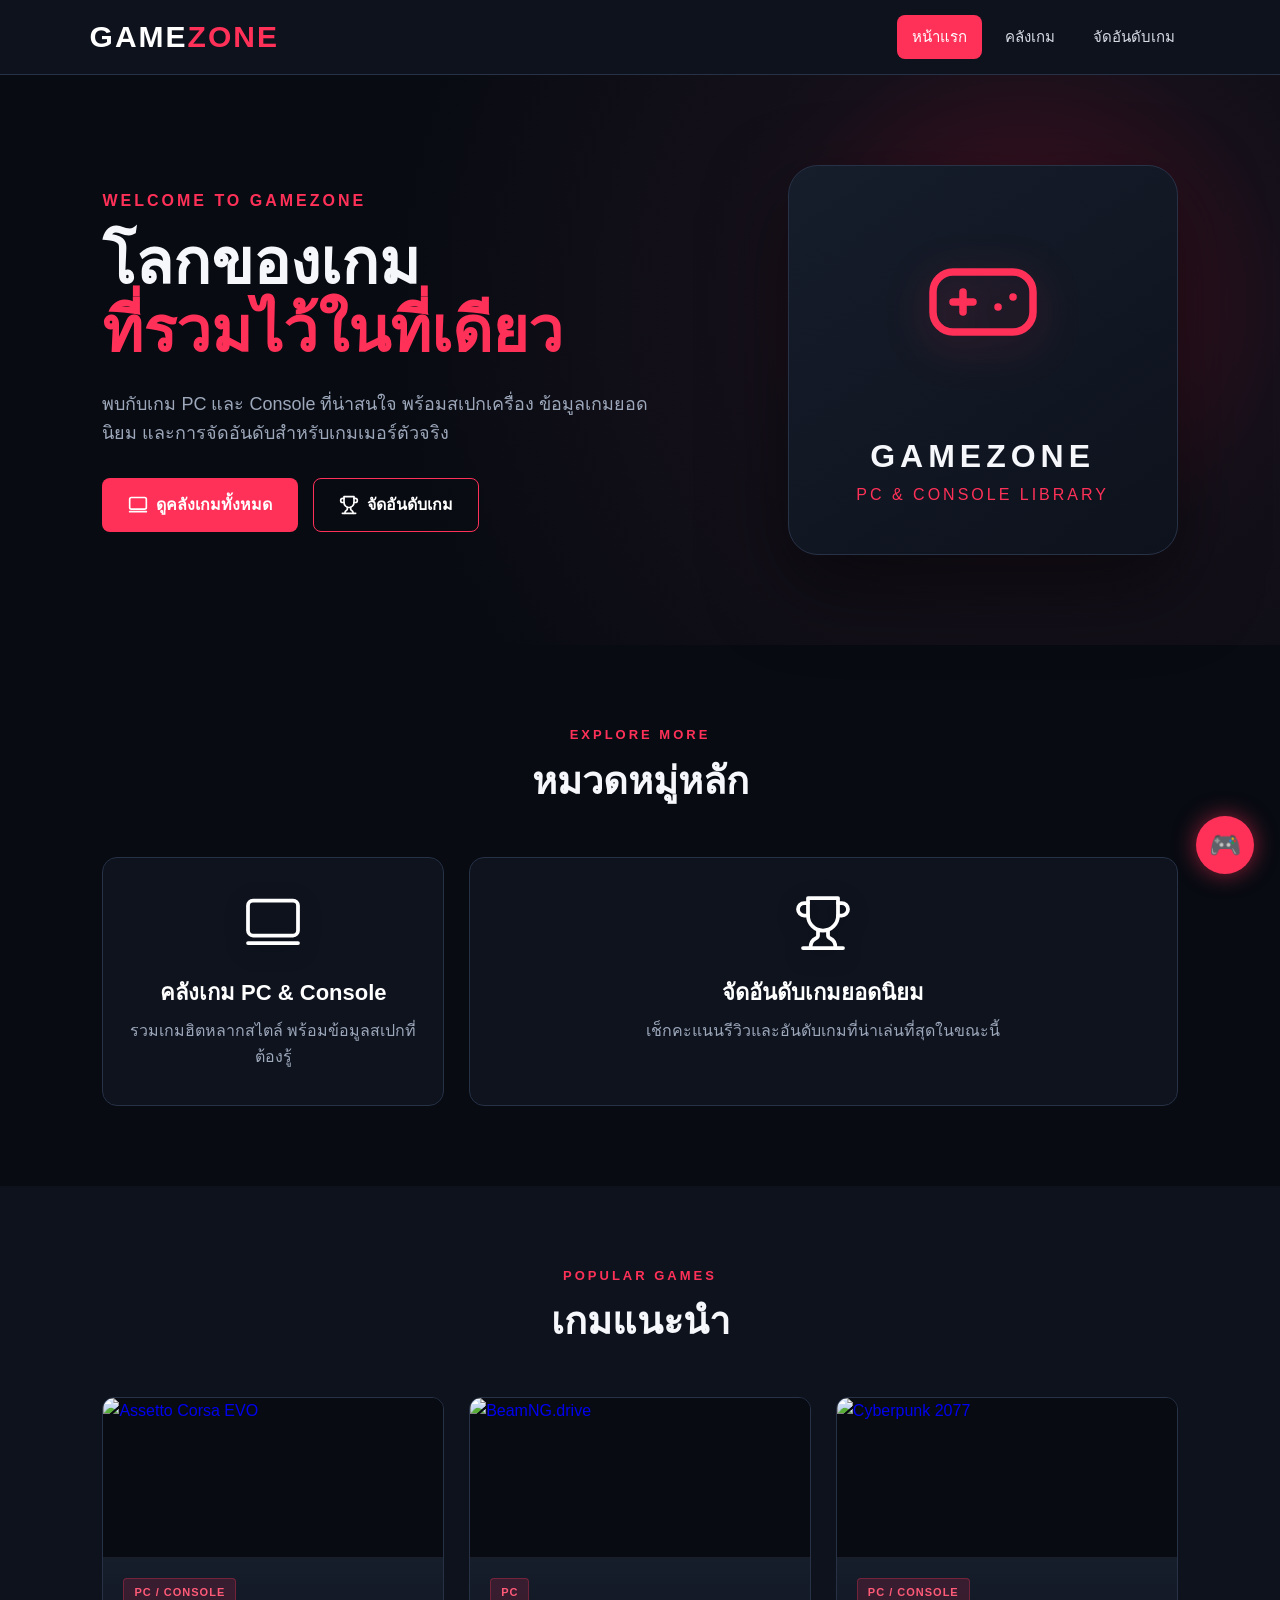
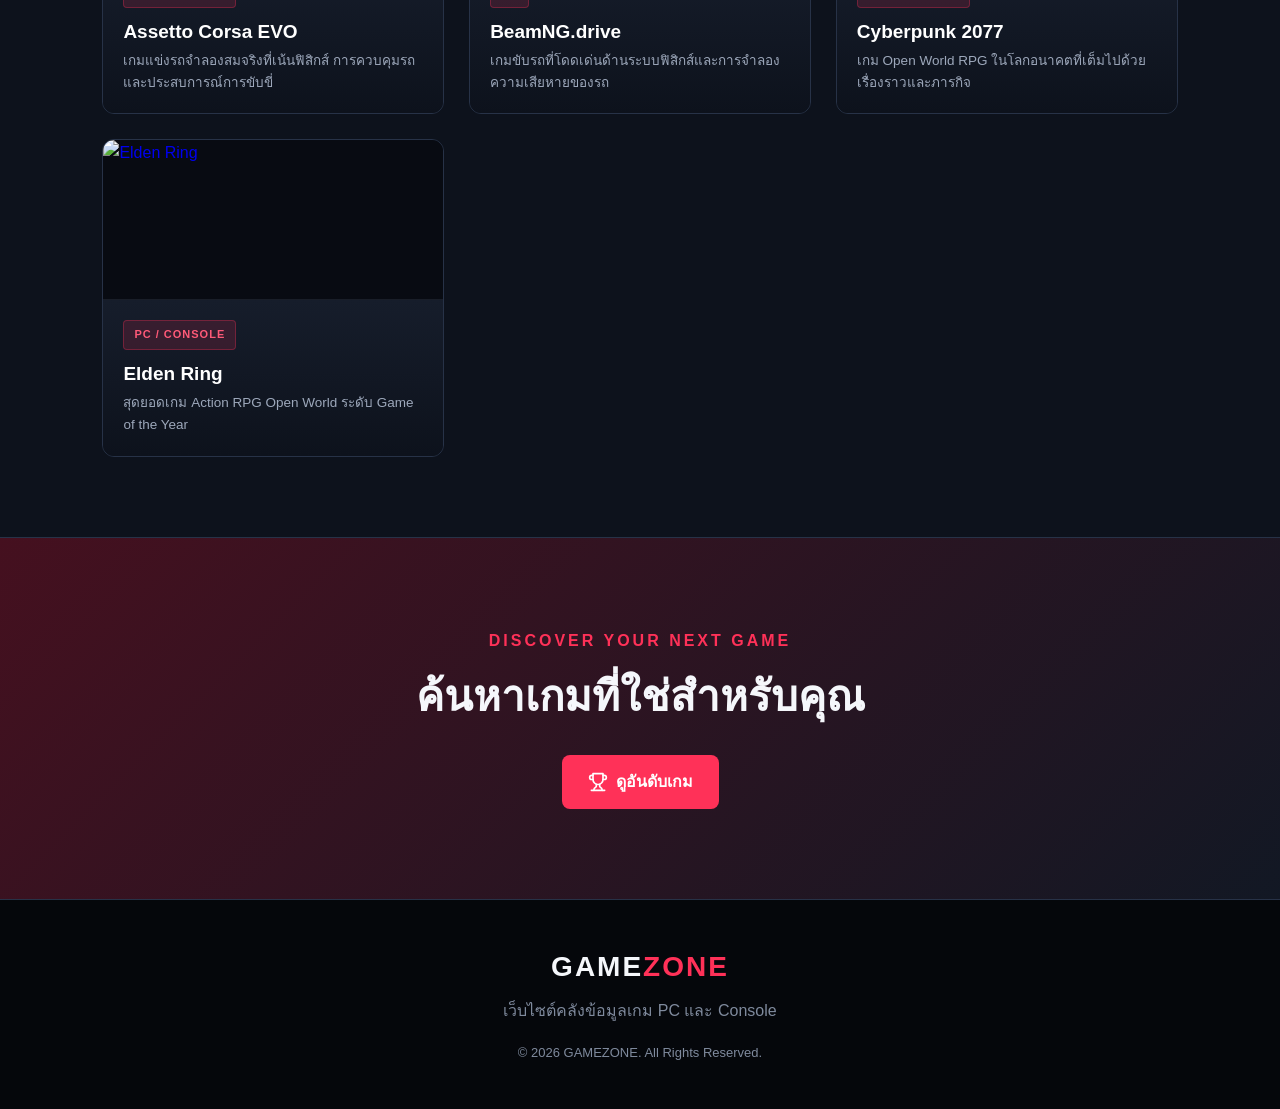
==== commit adbb9579: "rollback" ====
--- a/index.html
+++ b/index.html
@@ -127,11 +127,10 @@
 
 <script src="games-data.js"></script>
 <script>
-document.addEventListener("gamesDataLoaded", () => {
+document.addEventListener("DOMContentLoaded", () => {
     const grid = document.getElementById('popular-games-grid');
     if (!grid) return;
     
-    // เปลี่ยนจาก genshin-impact เป็นเกม PC เพื่อความต่อเนื่อง (ผมเปลี่ยนเป็น cyberpunk-2077 กับ elden-ring ให้)
     const popularKeys = ['assetto-corsa-evo', 'beamng-drive', 'cyberpunk-2077', 'elden-ring'];
     
     grid.innerHTML = popularKeys.map((id, index) => {
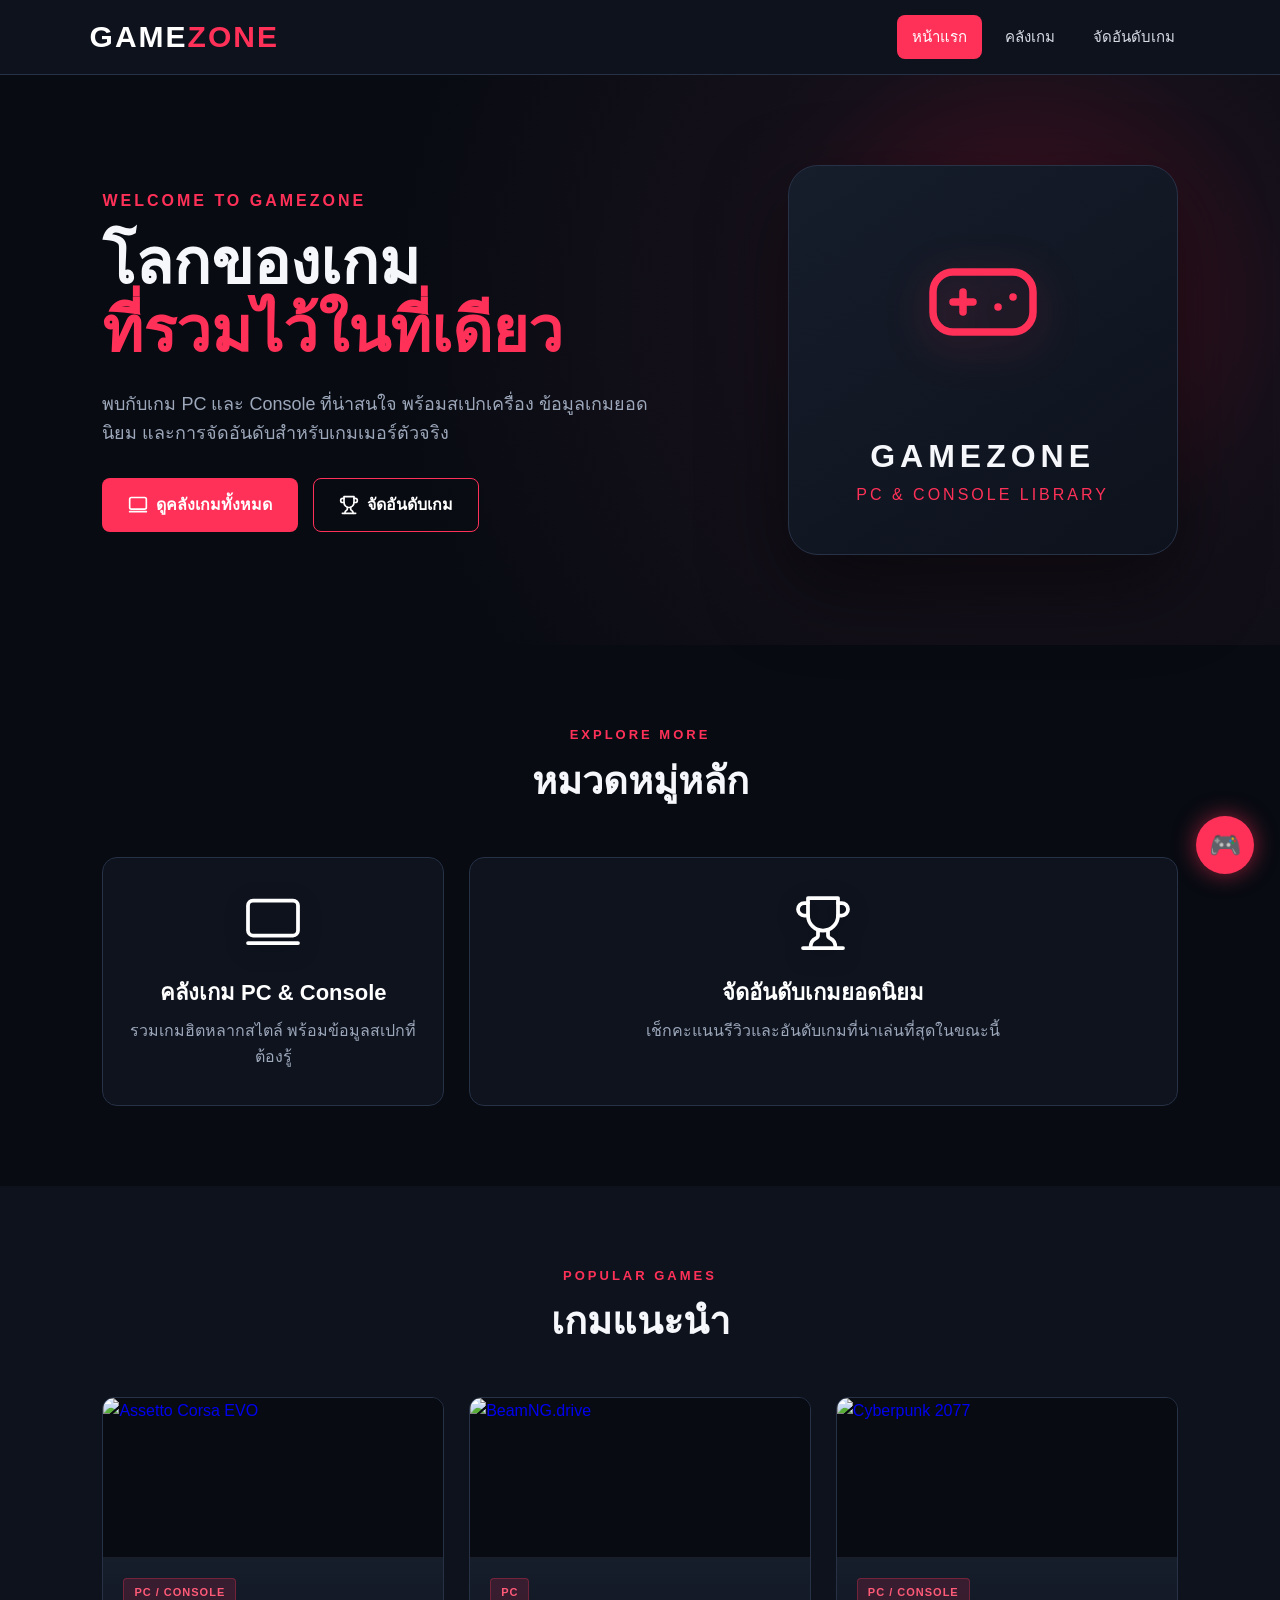
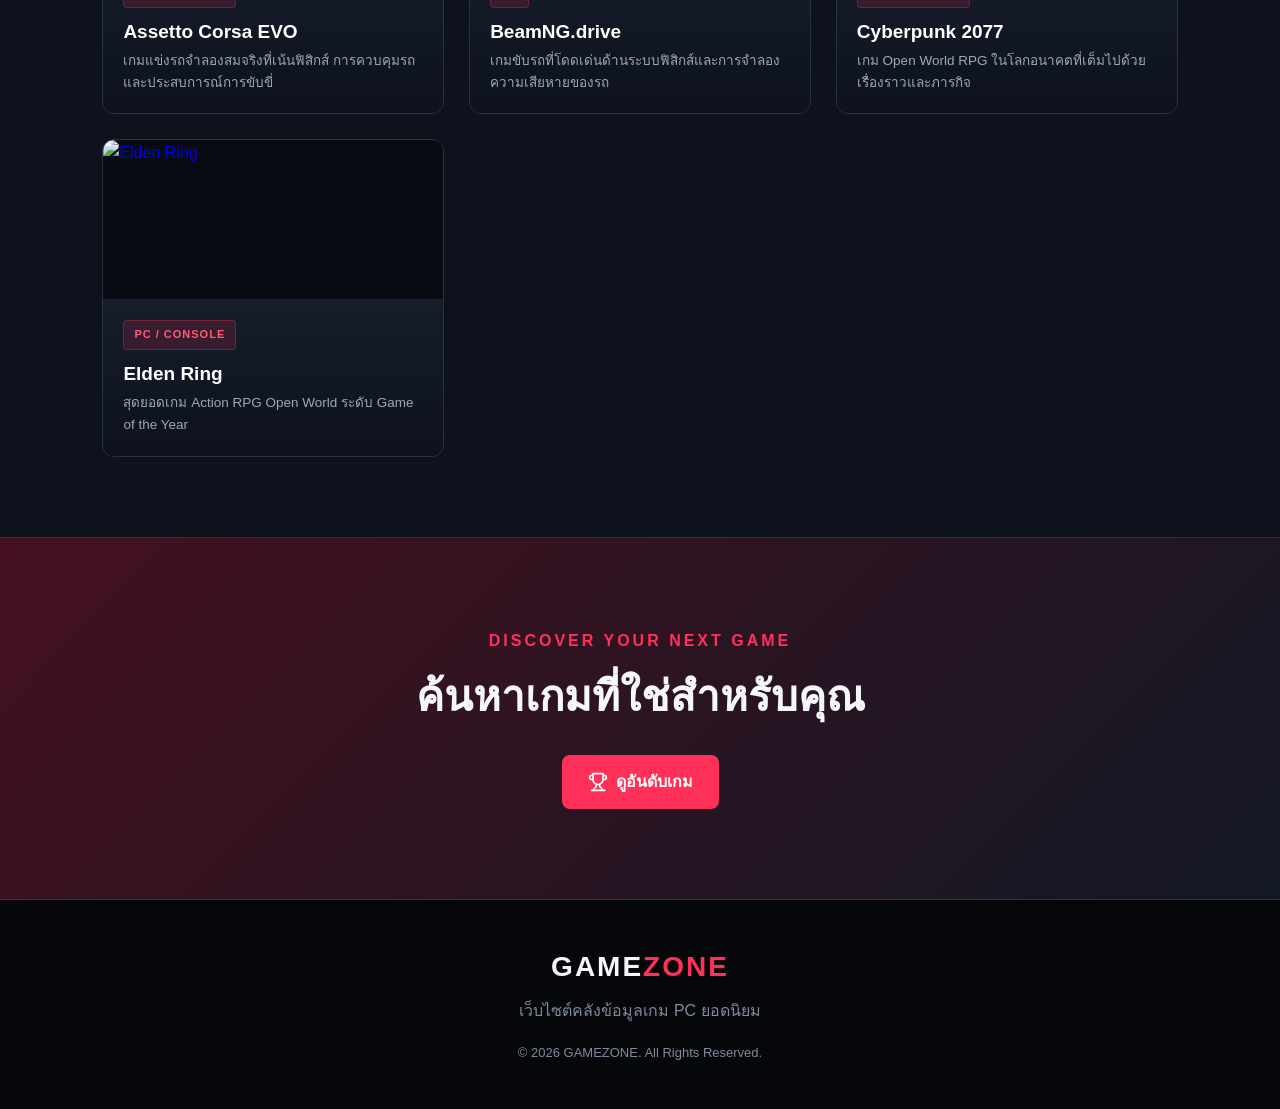
==== commit 853cfea0: "add" ====
--- a/index.html
+++ b/index.html
@@ -121,7 +121,7 @@
 
 <footer>
 <div class="footer-logo">GAME<span>ZONE</span></div>
-<p>เว็บไซต์คลังข้อมูลเกม PC และ Console</p>
+<p>เว็บไซต์คลังข้อมูลเกม PC ยอดนิยม</p>
 <p class="copyright">© 2026 GAMEZONE. All Rights Reserved.</p>
 </footer>
 
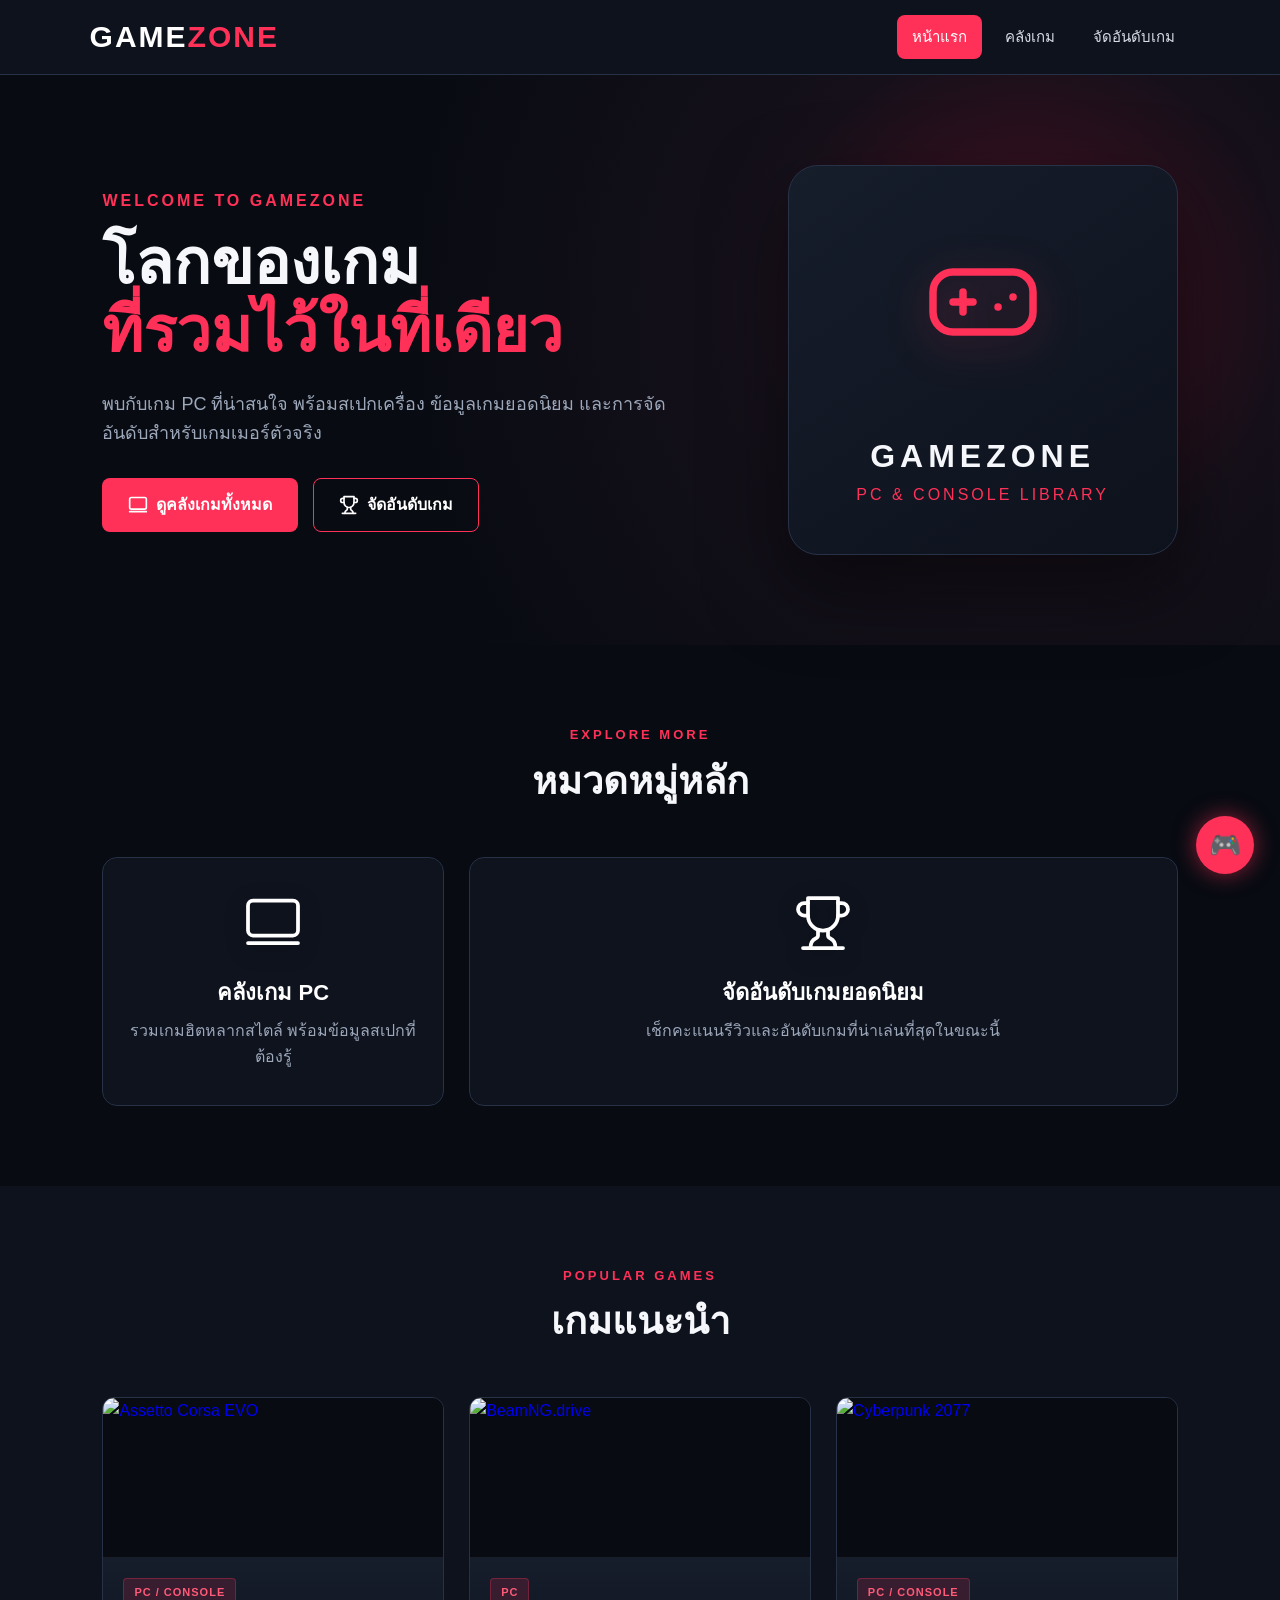
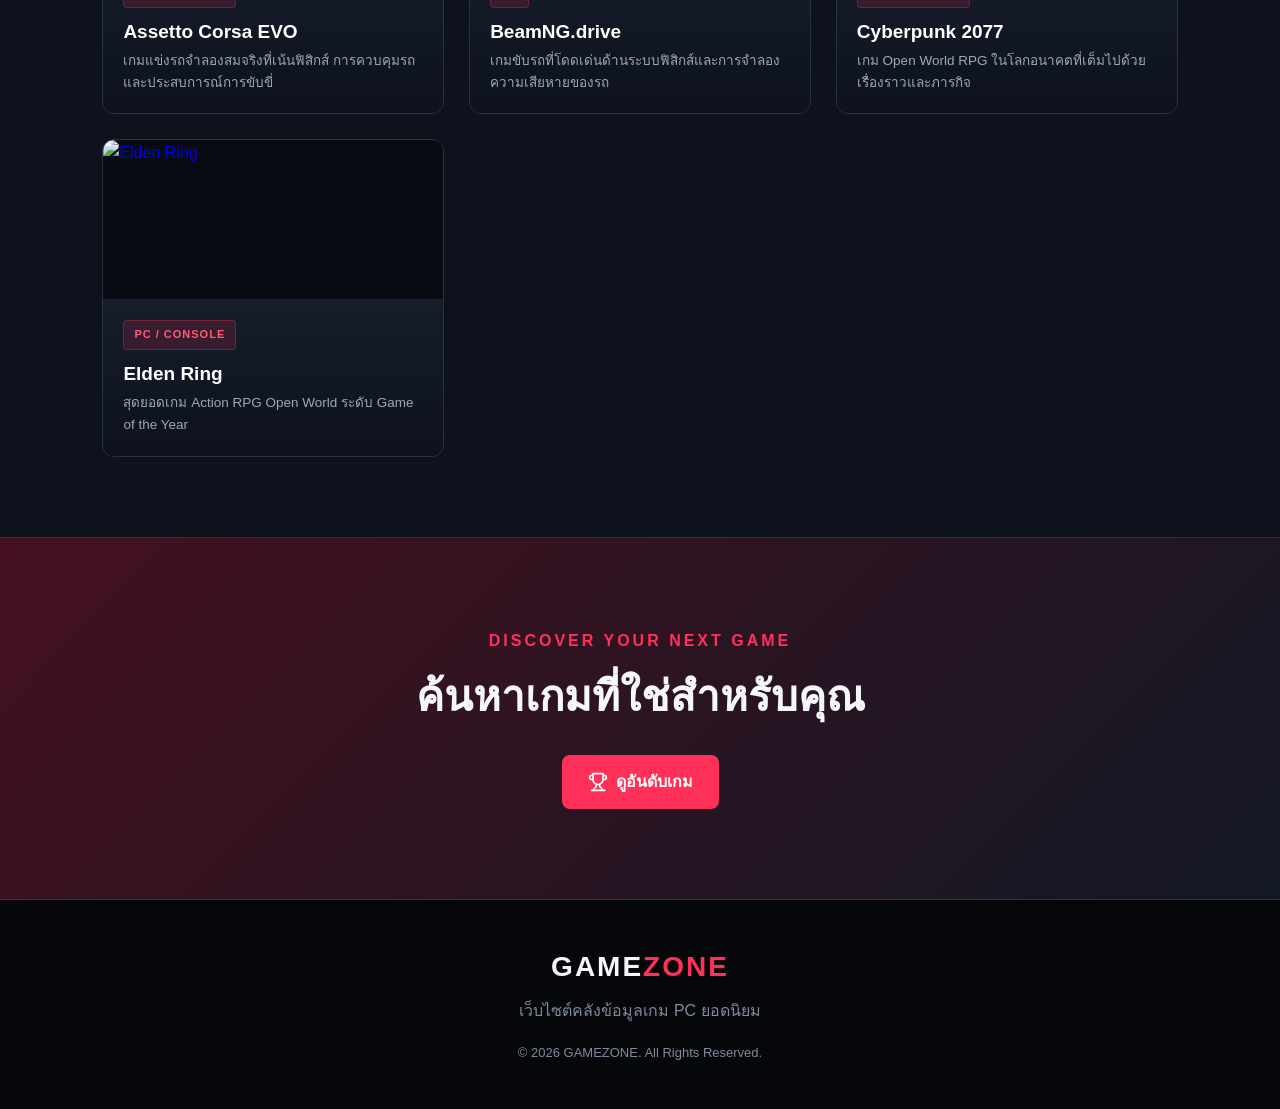
==== commit 13cac467: "add more" ====
--- a/index.html
+++ b/index.html
@@ -23,7 +23,7 @@
 <div class="hero-content">
 <p class="small-title">WELCOME TO GAMEZONE</p>
 <h1>โลกของเกม<br/><span>ที่รวมไว้ในที่เดียว</span></h1>
-<p>พบกับเกม PC และ Console ที่น่าสนใจ พร้อมสเปกเครื่อง ข้อมูลเกมยอดนิยม และการจัดอันดับสำหรับเกมเมอร์ตัวจริง</p>
+<p>พบกับเกม PC ที่น่าสนใจ พร้อมสเปกเครื่อง ข้อมูลเกมยอดนิยม และการจัดอันดับสำหรับเกมเมอร์ตัวจริง</p>
 <div class="hero-buttons">
 <a class="btn" href="games.html">
         <svg xmlns="http://www.w3.org/2000/svg" viewBox="0 0 24 24" fill="none" stroke="currentColor" stroke-linecap="round" stroke-linejoin="round">
@@ -74,7 +74,7 @@
                     <line x1="2" y1="20" x2="22" y2="20"/>
                 </svg>
             </div>
-<h3>คลังเกม PC & Console</h3>
+<h3>คลังเกม PC</h3>
 <p>รวมเกมฮิตหลากสไตล์ พร้อมข้อมูลสเปกที่ต้องรู้</p>
 </a>
 <a class="category-card" href="ranking.html" style="grid-column: span 2;">
